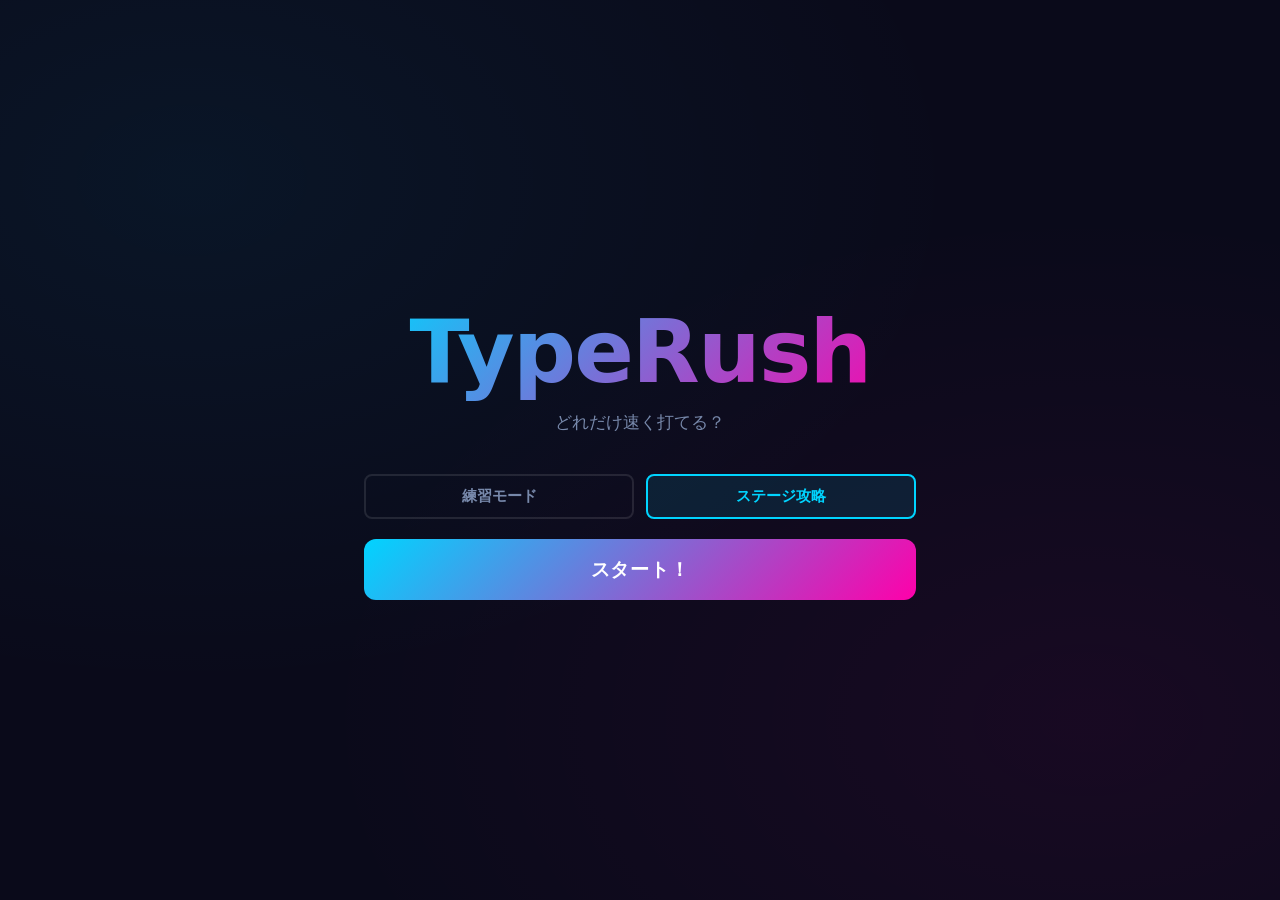
==== index.html @ 15774f52 "first publish version" ====
<!DOCTYPE html>
<html lang="ja">
<head>
  <meta http-equiv="Cache-Control" content="no-cache, no-store, must-revalidate">
  <meta http-equiv="Pragma" content="no-cache">
  <meta http-equiv="Expires" content="0">
  <meta charset="UTF-8">
  <meta name="viewport" content="width=device-width, initial-scale=1.0">
  <title>TypeRush - タイピングゲーム</title>
  <link rel="stylesheet" href="style.css">
</head>
<body>
  <main class="container">

    <!-- スタート画面 -->
    <section id="screen-start" class="screen active">
      <header class="start-header">
        <h1 class="title">TypeRush</h1>
        <p class="subtitle">どれだけ速く打てる？</p>
      </header>

      <div class="gametype-selector">
        <button class="gametype-btn" data-type="normal">練習モード</button>
        <button class="gametype-btn active" data-type="battle">ステージ攻略</button>
      </div>

      <div class="mode-selector" style="display:none">
        <h2 class="mode-label">モードを選択</h2>
        <div class="mode-buttons">
          <button class="mode-btn active" data-mode="rookie">Rookie</button>
          <button class="mode-btn" data-mode="fighter">Fighter</button>
          <button class="mode-btn" data-mode="veteran">Veteran</button>
          <button class="mode-btn" data-mode="elite">Elite</button>
          <button class="mode-btn" data-mode="legend">Legend</button>
        </div>
        <p class="mode-description" id="mode-description">やさしい文でウォームアップ！</p>
      </div>

      <button class="primary-btn" id="start-btn">スタート！</button>
    </section>

    <!-- ゲーム画面 -->
    <section id="screen-game" class="screen">
      <div class="game-header">
        <div class="stat-box" id="score-box">
          <span class="stat-label">SCORE</span>
          <span class="stat-value" id="score-value">0</span>
        </div>
        <div class="stage-indicator" id="stage-indicator" style="display:none">
          STAGE <span id="stage-value">1</span>
          <span class="diff-level-label"> / Lv.<span id="diff-level-value">1</span></span>
        </div>
        <button class="pause-btn" id="pause-btn">II</button>
      </div>

      <div class="hp-area" id="hp-area" style="display:none">
        <div class="hp-row">
          <span class="hp-label">HP</span>
          <div class="hp-bar-wrap"><div class="hp-bar hp-bar-player" id="player-hp-bar"></div></div>
          <span class="hp-value" id="player-hp-value">100</span>
        </div>
      </div>

      <div class="battle-extras" id="battle-extras" style="display:none">
        <div class="combo-row">
          <span class="combo-display" id="combo-display"></span>
        </div>
      </div>

      <div class="enemy-area" id="enemy-area" style="display:none">
        <div id="enemy-emoji">👾</div>
        <div id="enemy-name" class="enemy-name"></div>
      </div>

      <div class="center-content">
        <div class="word-area">
          <p class="current-word-ja" id="current-word-ja"></p>
          <p class="current-word" id="current-word"></p>
        </div>

        <div class="timer-bar-wrap">
          <div class="timer-bar" id="timer-bar"></div>
        </div>


      </div>

      <div class="input-area">
        <input
          type="text"
          id="typing-input"
          class="typing-input"
          inputmode="url"
          autocomplete="off"
          autocorrect="off"
          autocapitalize="off"
          spellcheck="false"
          placeholder="ここに入力..."
        >
      </div>
    </section>

    <!-- ポーズ画面 -->
    <section id="screen-pause" class="screen">
      <div class="pause-content">
        <h2 class="pause-title">一時停止</h2>
        <div class="pause-buttons">
          <button class="primary-btn" id="resume-btn">再開</button>
          <button class="secondary-btn" id="retry-btn">やり直し</button>
          <button class="secondary-btn" id="home-btn">ホームに戻る</button>
        </div>
      </div>
    </section>

    <!-- 結果画面 -->
    <section id="screen-result" class="screen">
      <div class="result-content">
        <h2 class="result-title">ゲーム終了！</h2>
        <div class="final-score">
          <span class="final-score-label">最終スコア</span>
          <span class="final-score-value" id="final-score-value">0</span>
          <span class="final-score-unit">語</span>
        </div>
        <p class="result-message" id="result-message"></p>
        <div class="battle-result" id="battle-result" style="display:none">
          <p class="reached-stage-info" id="reached-stage-info"></p>
          <p class="best-stage-info" id="best-stage-info"></p>
          <p class="battle-hp-summary" id="battle-hp-summary"></p>
        </div>
        <button class="primary-btn" id="restart-btn">もう一度遊ぶ</button>
      </div>
    </section>

  </main>

  <!-- カウントダウンオーバーレイ -->
  <div id="countdown-overlay" style="display:none">
    <span id="countdown-text"></span>
  </div>

  <!-- バトル演出オーバーレイ -->
  <div id="battle-flash"></div>
  <div id="battle-end-overlay" style="display:none">
    <span id="battle-end-text"></span>
  </div>

  <script src="script.js"></script>
</body>
</html>
---- style.css ----
/* ================================
   Reset & Variables
================================ */
*, *::before, *::after {
  box-sizing: border-box;
  margin: 0;
  padding: 0;
}

:root {
  --bg: #0a0a1a;
  --surface: #12122a;
  --primary: #00d4ff;
  --secondary: #ff00aa;
  --accent: #ffcc00;
  --easy: #44ee88;
  --normal: #ffcc00;
  --hard: #ff4466;
  --text: #ffffff;
  --text-dim: #7788aa;
  --font: 'Segoe UI', system-ui, sans-serif;
  --mono: 'Consolas', 'Courier New', monospace;
  --radius: 0.75rem;
}

/* ================================
   Base
================================ */
body {
  background-color: var(--bg);
  background-image:
    radial-gradient(ellipse at 15% 20%, rgba(0, 212, 255, 0.06) 0%, transparent 50%),
    radial-gradient(ellipse at 85% 80%, rgba(255, 0, 170, 0.06) 0%, transparent 50%);
  color: var(--text);
  font-family: var(--font);
  min-height: 100vh;
  display: flex;
  align-items: center;
  justify-content: center;
}

.container {
  width: 100%;
  max-width: 600px;
  padding: 1.5rem;
}

/* ================================
   Screen Transitions
================================ */
.screen {
  display: none;
  animation: fadeIn 0.35s ease;
}

.screen.active {
  display: block;
}

@keyframes fadeIn {
  from { opacity: 0; transform: translateY(12px); }
  to   { opacity: 1; transform: translateY(0); }
}

/* ================================
   Start Screen
================================ */
.start-header {
  text-align: center;
  margin-bottom: 2.5rem;
}

.title {
  font-size: clamp(3rem, 12vw, 5.5rem);
  font-weight: 900;
  letter-spacing: -0.02em;
  background: linear-gradient(135deg, var(--primary), var(--secondary));
  -webkit-background-clip: text;
  -webkit-text-fill-color: transparent;
  background-clip: text;
  animation: titleGlow 3s ease-in-out infinite;
}

@keyframes titleGlow {
  0%, 100% { filter: brightness(1); }
  50%       { filter: brightness(1.25); }
}

.subtitle {
  color: var(--text-dim);
  font-size: 1.05rem;
  margin-top: 0.5rem;
}

/* Game Type Selector */
.gametype-selector {
  display: flex;
  gap: 0.75rem;
  margin-bottom: 1.25rem;
}

.gametype-btn {
  flex: 1;
  padding: 0.65rem 0.5rem;
  background: transparent;
  border: 2px solid rgba(255, 255, 255, 0.1);
  border-radius: 0.5rem;
  color: var(--text-dim);
  font-family: var(--font);
  font-size: 0.95rem;
  font-weight: 700;
  cursor: pointer;
  transition: border-color 0.2s, color 0.2s, background 0.2s;
}

.gametype-btn.active {
  border-color: var(--primary);
  color: var(--primary);
  background: rgba(0, 212, 255, 0.1);
}


/* Mode Selector */
.mode-selector {
  background: var(--surface);
  border: 1px solid rgba(255, 255, 255, 0.07);
  border-radius: var(--radius);
  padding: 1.5rem;
  margin-bottom: 1.75rem;
}

.mode-label {
  font-size: 0.75rem;
  font-weight: 700;
  text-transform: uppercase;
  letter-spacing: 0.12em;
  color: var(--text-dim);
  text-align: center;
  margin-bottom: 1rem;
}

.mode-buttons {
  display: flex;
  flex-wrap: wrap;
  gap: 0.6rem;
  margin-bottom: 1rem;
  justify-content: center;
}

.mode-btn {
  flex: 1;
  padding: 0.7rem 0.5rem;
  background: transparent;
  border: 2px solid rgba(255, 255, 255, 0.1);
  border-radius: 0.5rem;
  color: var(--text-dim);
  font-family: var(--font);
  font-size: 0.95rem;
  font-weight: 700;
  cursor: pointer;
  transition: border-color 0.2s, color 0.2s, background 0.2s, box-shadow 0.2s;
}

.mode-btn:hover {
  border-color: var(--primary);
  color: var(--primary);
}

.mode-btn.active[data-mode="rookie"] {
  border-color: var(--easy);
  color: var(--easy);
  background: rgba(68, 238, 136, 0.1);
  box-shadow: 0 0 14px rgba(68, 238, 136, 0.25);
}

.mode-btn.active[data-mode="fighter"] {
  border-color: var(--primary);
  color: var(--primary);
  background: rgba(0, 212, 255, 0.1);
  box-shadow: 0 0 14px rgba(0, 212, 255, 0.25);
}

.mode-btn.active[data-mode="veteran"] {
  border-color: var(--normal);
  color: var(--normal);
  background: rgba(255, 204, 0, 0.1);
  box-shadow: 0 0 14px rgba(255, 204, 0, 0.25);
}

.mode-btn.active[data-mode="elite"] {
  border-color: var(--secondary);
  color: var(--secondary);
  background: rgba(255, 0, 170, 0.1);
  box-shadow: 0 0 14px rgba(255, 0, 170, 0.25);
}

.mode-btn.active[data-mode="legend"] {
  border-color: var(--hard);
  color: var(--hard);
  background: rgba(255, 68, 102, 0.1);
  box-shadow: 0 0 14px rgba(255, 68, 102, 0.25);
}

.mode-description {
  text-align: center;
  color: var(--text-dim);
  font-size: 0.9rem;
  min-height: 1.3em;
  transition: opacity 0.2s;
}

/* Primary Button (shared by Start and Restart) */
.primary-btn {
  display: block;
  width: 100%;
  padding: 1.1rem;
  background: linear-gradient(135deg, var(--primary), var(--secondary));
  border: none;
  border-radius: var(--radius);
  color: #fff;
  font-family: var(--font);
  font-size: 1.2rem;
  font-weight: 800;
  letter-spacing: 0.04em;
  cursor: pointer;
  transition: transform 0.15s ease, box-shadow 0.15s ease;
}

.primary-btn:hover {
  transform: translateY(-2px);
  box-shadow: 0 10px 28px rgba(0, 212, 255, 0.3);
}

.primary-btn:active {
  transform: translateY(0);
  box-shadow: none;
}

/* ================================
   Game Screen
================================ */

/* タイマーバー（カード底面に一体化） */
.timer-bar-wrap {
  width: 100%;
  height: 6px;
  background: rgba(255, 255, 255, 0.08);
  border-radius: 0 0 1.25rem 1.25rem;
  overflow: hidden;
}

.timer-bar {
  height: 100%;
  width: 100%;
  background: var(--primary);
  border-radius: 0;
  transition: width 0.9s linear;
}

.timer-bar.warning {
  background: var(--hard);
  animation: timerFlash 0.5s ease-in-out infinite alternate;
}

/* ゲーム画面 */
#screen-game.active {
  position: relative;
  min-height: calc(100vh - 3rem);
}

.game-header {
  display: flex;
  justify-content: space-between;
  gap: 1rem;
  margin-bottom: 1.5rem;
  flex-shrink: 0;
}

.pause-btn {
  align-self: center;
  padding: 0.5rem 0.75rem;
  background: transparent;
  border: 2px solid rgba(255, 255, 255, 0.15);
  border-radius: 0.5rem;
  color: var(--text-dim);
  font-size: 1rem;
  font-weight: 900;
  letter-spacing: 0.1em;
  cursor: pointer;
  transition: border-color 0.2s, color 0.2s;
}

.pause-btn:hover {
  border-color: var(--primary);
  color: var(--primary);
}

.stat-box {
  flex: 1;
  display: flex;
  flex-direction: column;
  align-items: center;
  background: var(--surface);
  border: 1px solid rgba(255, 255, 255, 0.07);
  border-radius: var(--radius);
  padding: 0.75rem 1rem;
}

.stat-label {
  font-size: 0.7rem;
  font-weight: 700;
  text-transform: uppercase;
  letter-spacing: 0.14em;
  color: var(--text-dim);
  margin-bottom: 0.2rem;
}

.stat-value {
  font-family: var(--mono);
  font-size: 2.75rem;
  font-weight: 900;
  line-height: 1;
}

@keyframes timerFlash {
  from { opacity: 1; }
  to   { opacity: 0.35; }
}

#score-value {
  color: var(--accent);
}

/* お題エリア（画面の半分より少し上に絶対配置） */
.center-content {
  position: absolute;
  top: 58%;
  left: 0;
  right: 0;
  transform: translateY(-50%);
  display: flex;
  flex-direction: column;
  align-items: center;
  gap: 0;
}

.stage-indicator {
  font-size: 0.85rem;
  font-weight: 900;
  letter-spacing: 0.12em;
  color: var(--primary);
  align-self: center;
  margin-left: auto;
}

/* Word Display — カード型お題エリア */
.word-area {
  display: flex;
  flex-direction: column;
  align-items: center;
  justify-content: center;
  gap: 0.75rem;
  width: 100%;
  background: rgba(12, 12, 30, 0.78);
  border: 1px solid rgba(0, 212, 255, 0.18);
  border-bottom: none;
  border-radius: 1.25rem 1.25rem 0 0;
  padding: 1.5rem 1.5rem 1.25rem;
  box-shadow: 0 6px 36px rgba(0, 0, 0, 0.55), inset 0 1px 0 rgba(255, 255, 255, 0.07);
  backdrop-filter: blur(8px);
}

/* ふりがな（最小） */
.current-word-ja ruby rt {
  font-size: 0.42em;
  color: var(--text-dim);
}

/* 漢字・日本語（最大） */
.current-word-ja {
  font-family: var(--font);
  font-size: clamp(1.6rem, 5vw, 2.4rem);
  font-weight: 700;
  color: var(--text);
  white-space: normal;
  overflow: visible;
  text-overflow: unset;
  max-width: 100%;
  text-align: center;
  line-height: 1.9;
}

/* ローマ字（中くらい） */
.current-word {
  font-family: var(--mono);
  font-size: clamp(1rem, 2.8vw, 1.4rem);
  font-weight: 700;
  letter-spacing: 0.05em;
  color: var(--primary);
  white-space: normal;
  word-break: break-all;
  text-align: center;
  width: 100%;
  border-top: 1px solid rgba(255, 255, 255, 0.07);
  padding-top: 0.6rem;
}

.char-correct { color: var(--easy); }
.char-wrong   { color: var(--hard); }
.char-pending { color: rgba(200, 215, 235, 0.72); }

.current-word.anim-correct {
  animation: correctPop 0.28s ease forwards;
}

.current-word.anim-appear {
  animation: wordAppear 0.22s ease forwards;
}

@keyframes correctPop {
  0%   { transform: scale(1);    color: var(--primary); }
  50%  { transform: scale(1.18); color: var(--easy); }
  100% { transform: scale(1);    color: var(--primary); }
}

@keyframes wordAppear {
  from { opacity: 0; transform: translateY(-8px) scale(0.92); }
  to   { opacity: 1; transform: translateY(0)    scale(1); }
}

/* Typing Input */
.input-area {
  height: 0;
  overflow: hidden;
}

.typing-input {
  display: block;
  width: 100%;
  padding: 1rem 1.25rem;
  background: var(--surface);
  border: 2px solid rgba(255, 255, 255, 0.1);
  border-radius: var(--radius);
  color: var(--text);
  font-family: var(--mono);
  font-size: 1.5rem;
  text-align: center;
  outline: none;
  transition: border-color 0.2s, box-shadow 0.2s;
  ime-mode: inactive; /* 日本語IMEをデフォルト無効化 (非推奨だが主要ブラウザで有効) */
}

.typing-input:focus {
  border-color: var(--primary);
  box-shadow: 0 0 0 3px rgba(0, 212, 255, 0.15);
}

.typing-input.input-error {
  border-color: var(--hard);
  box-shadow: 0 0 0 3px rgba(255, 68, 102, 0.15);
}

.typing-input:disabled {
  opacity: 0.35;
  cursor: not-allowed;
}

/* ================================
   Result Screen
================================ */
.result-content {
  text-align: center;
  padding: 1.5rem 0;
}

.result-title {
  font-size: 2rem;
  font-weight: 900;
  background: linear-gradient(135deg, var(--primary), var(--secondary));
  -webkit-background-clip: text;
  -webkit-text-fill-color: transparent;
  background-clip: text;
  margin-bottom: 2rem;
}

.final-score {
  display: flex;
  flex-direction: column;
  align-items: center;
  margin-bottom: 1.25rem;
}

.final-score-label {
  font-size: 0.78rem;
  font-weight: 700;
  text-transform: uppercase;
  letter-spacing: 0.12em;
  color: var(--text-dim);
  margin-bottom: 0.4rem;
}

.final-score-value {
  font-family: var(--mono);
  font-size: clamp(4rem, 18vw, 6.5rem);
  font-weight: 900;
  color: var(--accent);
  line-height: 1;
  animation: scorePopIn 0.5s cubic-bezier(0.34, 1.56, 0.64, 1);
}

@keyframes scorePopIn {
  from { transform: scale(0.3); opacity: 0; }
  to   { transform: scale(1);   opacity: 1; }
}

.final-score-unit {
  font-size: 1.4rem;
  color: var(--text-dim);
  margin-top: 0.2rem;
}

.result-message {
  font-size: 1.1rem;
  color: var(--text-dim);
  margin-bottom: 2.5rem;
  min-height: 1.5em;
}

/* Result screen の primary-btn は幅を auto に */
#screen-result .primary-btn {
  width: auto;
  display: inline-block;
  padding: 1rem 3rem;
}

/* ================================
   HP Battle
================================ */
.hp-area {
  margin-bottom: 1.25rem;
  display: flex;
  flex-direction: column;
  gap: 0.5rem;
}

.hp-row {
  display: flex;
  align-items: center;
  gap: 0.6rem;
}

.hp-label {
  font-size: 0.75rem;
  font-weight: 700;
  color: var(--text-dim);
  width: 3rem;
  text-align: right;
  flex-shrink: 0;
}

.hp-bar-wrap {
  flex: 1;
  height: 12px;
  background: rgba(255, 255, 255, 0.08);
  border-radius: 6px;
  overflow: hidden;
}

.hp-bar {
  height: 100%;
  border-radius: 6px;
  transition: width 0.2s ease;
}

.hp-bar-player { background: var(--easy); }
.hp-bar-enemy  { background: var(--hard); }

.hp-value {
  font-family: var(--mono);
  font-size: 0.8rem;
  font-weight: 700;
  color: var(--text);
  width: 2.2rem;
  text-align: right;
  flex-shrink: 0;
}

.battle-result {
  margin-bottom: 1.5rem;
}

.reached-stage-info {
  font-size: 1.6rem;
  font-weight: 900;
  color: var(--accent);
  margin-bottom: 0.3rem;
}

.best-stage-info {
  font-size: 0.9rem;
  color: var(--text-dim);
  margin-bottom: 0.4rem;
}

.battle-hp-summary {
  font-size: 0.9rem;
  color: var(--text-dim);
}

/* Combo Display */
.battle-extras {
  margin-bottom: 0.75rem;
  display: flex;
  flex-direction: column;
  gap: 0.4rem;
}

.combo-row {
  text-align: center;
  min-height: 1.4rem;
}

.combo-display {
  font-family: var(--mono);
  font-size: 1rem;
  font-weight: 900;
  color: var(--accent);
  letter-spacing: 0.05em;
}



/* Enemy Character */
.enemy-area {
  text-align: center;
  margin-bottom: 0.5rem;
}

#enemy-emoji {
  font-size: 5rem;
  line-height: 1;
}

.enemy-name {
  font-size: 0.85rem;
  font-weight: 700;
  color: var(--text-dim);
  margin-top: 0.2rem;
}

.enemy-area.anim-enemy-hit {
  animation: enemyShake 0.35s ease;
}

@keyframes enemyShake {
  0%,100% { transform: translateX(0) rotate(0deg); }
  20%      { transform: translateX(-12px) rotate(-6deg); }
  40%      { transform: translateX(12px) rotate(6deg); }
  60%      { transform: translateX(-8px) rotate(-3deg); }
  80%      { transform: translateX(8px) rotate(3deg); }
}

/* Miss Flash */
#battle-flash {
  position: fixed;
  inset: 0;
  background: transparent;
  pointer-events: none;
  z-index: 100;
}

#battle-flash.anim-flash {
  animation: flashRed 0.4s ease forwards;
}

@keyframes flashRed {
  0%   { background: rgba(255, 68, 102, 0.35); }
  100% { background: rgba(255, 68, 102, 0); }
}

/* Battle End Overlay */
#battle-end-overlay {
  position: fixed;
  inset: 0;
  display: flex;
  align-items: center;
  justify-content: center;
  background: rgba(10, 10, 26, 0.82);
  z-index: 200;
}

#battle-end-text {
  font-family: var(--font);
  font-size: clamp(3rem, 15vw, 6rem);
  font-weight: 900;
  animation: endPopIn 0.5s cubic-bezier(0.34, 1.56, 0.64, 1);
}

@keyframes endPopIn {
  from { transform: scale(0.3); opacity: 0; }
  to   { transform: scale(1);   opacity: 1; }
}

/* ================================
   Pause Screen
================================ */
.pause-content {
  text-align: center;
  padding: 2rem 0;
}

.pause-title {
  font-size: 2rem;
  font-weight: 900;
  color: var(--text);
  margin-bottom: 2.5rem;
}

.pause-buttons {
  display: flex;
  flex-direction: column;
  gap: 1rem;
}

.secondary-btn {
  display: block;
  width: 100%;
  padding: 1rem;
  background: var(--surface);
  border: 2px solid rgba(255, 255, 255, 0.1);
  border-radius: var(--radius);
  color: var(--text);
  font-family: var(--font);
  font-size: 1.1rem;
  font-weight: 700;
  cursor: pointer;
  transition: border-color 0.2s, color 0.2s;
}

.secondary-btn:hover {
  border-color: var(--primary);
  color: var(--primary);
}

/* ================================
   Countdown Overlay
================================ */
#countdown-overlay {
  position: fixed;
  inset: 0;
  align-items: center;
  justify-content: center;
  background: rgba(10, 10, 26, 0.78);
  z-index: 300;
}

#countdown-text {
  font-family: var(--font);
  font-size: clamp(4rem, 20vw, 8rem);
  font-weight: 900;
  color: var(--text);
  text-shadow: 0 0 40px rgba(0, 212, 255, 0.6);
}

#countdown-text.start {
  color: var(--easy);
  text-shadow: 0 0 40px rgba(68, 238, 136, 0.7);
}

@keyframes countdownPopKf {
  0%   { transform: scale(2); opacity: 0; }
  60%  { transform: scale(0.9); opacity: 1; }
  100% { transform: scale(1);  opacity: 1; }
}

.anim-countdown {
  animation: countdownPopKf 0.45s cubic-bezier(0.34, 1.56, 0.64, 1) forwards;
}


/* ================================
   Responsive
================================ */
@media (max-width: 480px) {
  .container {
    padding: 1rem;
  }

  .mode-buttons {
    flex-direction: column;
  }

  .stat-value {
    font-size: 2.1rem;
  }

  .typing-input {
    font-size: 1.25rem;
  }
}
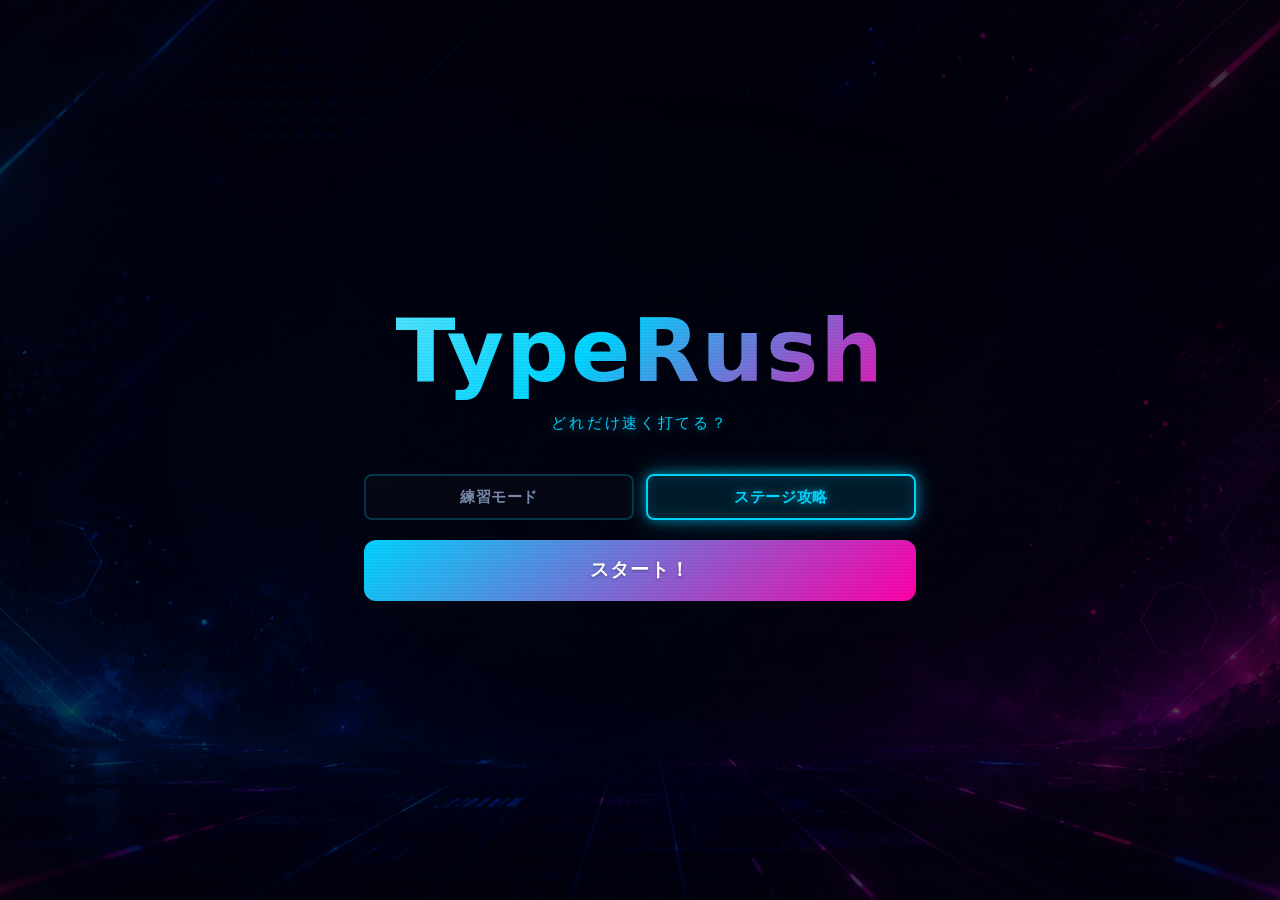
==== commit 78d7b905: "better" ====
--- a/index.html
+++ b/index.html
@@ -50,12 +50,18 @@
           STAGE <span id="stage-value">1</span>
           <span class="diff-level-label"> / Lv.<span id="diff-level-value">1</span></span>
         </div>
+        <button class="sound-btn" id="sound-btn">🔊</button>
         <button class="pause-btn" id="pause-btn">II</button>
       </div>
 
       <div class="hp-area" id="hp-area" style="display:none">
         <div class="hp-row">
-          <span class="hp-label">HP</span>
+          <span class="hp-label">敵</span>
+          <div class="hp-bar-wrap"><div class="hp-bar hp-bar-enemy" id="enemy-hp-bar"></div></div>
+          <span class="hp-value" id="enemy-hp-value">100</span>
+        </div>
+        <div class="hp-row">
+          <span class="hp-label">自分</span>
           <div class="hp-bar-wrap"><div class="hp-bar hp-bar-player" id="player-hp-bar"></div></div>
           <span class="hp-value" id="player-hp-value">100</span>
         </div>
@@ -121,7 +127,9 @@
           <span class="final-score-value" id="final-score-value">0</span>
           <span class="final-score-unit">語</span>
         </div>
+        <div class="result-stats" id="result-stats"></div>
         <p class="result-message" id="result-message"></p>
+        <p class="best-score-info" id="best-score-info"></p>
         <div class="battle-result" id="battle-result" style="display:none">
           <p class="reached-stage-info" id="reached-stage-info"></p>
           <p class="best-stage-info" id="best-stage-info"></p>
@@ -144,6 +152,9 @@
     <span id="battle-end-text"></span>
   </div>
 
+  <!-- データ定義は script.js より先に読み込む（順序を変えないこと） -->
+  <script src="words.js"></script>
+  <script src="enemies.js"></script>
   <script src="script.js"></script>
 </body>
 </html>
--- a/style.css
+++ b/style.css
@@ -21,6 +21,10 @@
   --font: 'Segoe UI', system-ui, sans-serif;
   --mono: 'Consolas', 'Courier New', monospace;
   --radius: 0.75rem;
+  /* ネオン発光（アーケード調）— box-shadow / text-shadow で使い回す */
+  --glow-cyan: 0 0 12px rgba(0, 212, 255, 0.55), 0 0 28px rgba(0, 212, 255, 0.30);
+  --glow-pink: 0 0 12px rgba(255, 0, 170, 0.55), 0 0 28px rgba(255, 0, 170, 0.30);
+  --glow-gold: 0 0 12px rgba(255, 204, 0, 0.55), 0 0 26px rgba(255, 204, 0, 0.30);
 }
 
 /* ================================
@@ -28,21 +32,51 @@
 ================================ */
 body {
   background-color: var(--bg);
-  background-image:
-    radial-gradient(ellipse at 15% 20%, rgba(0, 212, 255, 0.06) 0%, transparent 50%),
-    radial-gradient(ellipse at 85% 80%, rgba(255, 0, 170, 0.06) 0%, transparent 50%);
+  background-image: url('assets/background.png');
+  background-size: cover;
+  background-position: center;
+  background-attachment: fixed;
   color: var(--text);
   font-family: var(--font);
   min-height: 100vh;
   display: flex;
   align-items: center;
   justify-content: center;
+}
+
+body::before {
+  content: '';
+  position: fixed;
+  inset: 0;
+  background: rgba(0, 0, 0, 0.58);
+  pointer-events: none;
+  z-index: 0;
+}
+
+/* アーケードCRT: 横スキャンライン + 周辺減光（ビネット）。クリックは透過 */
+body::after {
+  content: '';
+  position: fixed;
+  inset: 0;
+  pointer-events: none;
+  z-index: 2;
+  background:
+    repeating-linear-gradient(
+      to bottom,
+      rgba(0, 0, 0, 0)    0px,
+      rgba(0, 0, 0, 0)    2px,
+      rgba(0, 0, 0, 0.10) 3px
+    ),
+    radial-gradient(ellipse at center, rgba(0, 0, 0, 0) 52%, rgba(3, 3, 14, 0.55) 100%);
+  background-size: 100% 3px, 100% 100%;
 }
 
 .container {
   width: 100%;
   max-width: 600px;
   padding: 1.5rem;
+  position: relative;
+  z-index: 1;
 }
 
 /* ================================
@@ -73,23 +107,32 @@
 .title {
   font-size: clamp(3rem, 12vw, 5.5rem);
   font-weight: 900;
-  letter-spacing: -0.02em;
-  background: linear-gradient(135deg, var(--primary), var(--secondary));
+  letter-spacing: 0.02em;
+  background: linear-gradient(135deg, #5fe6ff, var(--primary) 42%, var(--secondary));
   -webkit-background-clip: text;
   -webkit-text-fill-color: transparent;
   background-clip: text;
-  animation: titleGlow 3s ease-in-out infinite;
+  animation: titleGlow 2.6s ease-in-out infinite;
 }
 
 @keyframes titleGlow {
-  0%, 100% { filter: brightness(1); }
-  50%       { filter: brightness(1.25); }
+  0%, 100% {
+    filter: drop-shadow(0 0 14px rgba(0, 212, 255, 0.45))
+            drop-shadow(0 0 26px rgba(255, 0, 170, 0.30));
+  }
+  50% {
+    filter: drop-shadow(0 0 26px rgba(0, 212, 255, 0.75))
+            drop-shadow(0 0 46px rgba(255, 0, 170, 0.55))
+            brightness(1.12);
+  }
 }
 
 .subtitle {
-  color: var(--text-dim);
-  font-size: 1.05rem;
-  margin-top: 0.5rem;
+  color: var(--primary);
+  font-size: 0.95rem;
+  margin-top: 0.7rem;
+  letter-spacing: 0.18em;
+  text-shadow: var(--glow-cyan);
 }
 
 /* Game Type Selector */
@@ -102,31 +145,42 @@
 .gametype-btn {
   flex: 1;
   padding: 0.65rem 0.5rem;
-  background: transparent;
-  border: 2px solid rgba(255, 255, 255, 0.1);
+  background: rgba(255, 255, 255, 0.02);
+  border: 2px solid rgba(0, 212, 255, 0.22);
   border-radius: 0.5rem;
   color: var(--text-dim);
   font-family: var(--font);
   font-size: 0.95rem;
   font-weight: 700;
+  letter-spacing: 0.04em;
   cursor: pointer;
-  transition: border-color 0.2s, color 0.2s, background 0.2s;
+  transition: border-color 0.2s, color 0.2s, background 0.2s, box-shadow 0.2s, text-shadow 0.2s;
+}
+
+.gametype-btn:hover {
+  color: var(--text);
+  border-color: var(--primary);
+  box-shadow: var(--glow-cyan);
 }
 
 .gametype-btn.active {
   border-color: var(--primary);
   color: var(--primary);
-  background: rgba(0, 212, 255, 0.1);
+  background: rgba(0, 212, 255, 0.12);
+  box-shadow: var(--glow-cyan), inset 0 0 14px rgba(0, 212, 255, 0.15);
+  text-shadow: 0 0 8px rgba(0, 212, 255, 0.7);
 }
 
 
 /* Mode Selector */
 .mode-selector {
-  background: var(--surface);
-  border: 1px solid rgba(255, 255, 255, 0.07);
+  background: rgba(18, 18, 42, 0.6);
+  border: 1px solid rgba(0, 212, 255, 0.18);
   border-radius: var(--radius);
   padding: 1.5rem;
   margin-bottom: 1.75rem;
+  box-shadow: inset 0 0 20px rgba(0, 212, 255, 0.06);
+  backdrop-filter: blur(4px);
 }
 
 .mode-label {
@@ -164,41 +218,47 @@
 .mode-btn:hover {
   border-color: var(--primary);
   color: var(--primary);
+  box-shadow: var(--glow-cyan);
 }
 
 .mode-btn.active[data-mode="rookie"] {
   border-color: var(--easy);
   color: var(--easy);
-  background: rgba(68, 238, 136, 0.1);
-  box-shadow: 0 0 14px rgba(68, 238, 136, 0.25);
+  background: rgba(68, 238, 136, 0.12);
+  box-shadow: 0 0 18px rgba(68, 238, 136, 0.55), inset 0 0 12px rgba(68, 238, 136, 0.15);
+  text-shadow: 0 0 8px rgba(68, 238, 136, 0.7);
 }
 
 .mode-btn.active[data-mode="fighter"] {
   border-color: var(--primary);
   color: var(--primary);
-  background: rgba(0, 212, 255, 0.1);
-  box-shadow: 0 0 14px rgba(0, 212, 255, 0.25);
+  background: rgba(0, 212, 255, 0.12);
+  box-shadow: 0 0 18px rgba(0, 212, 255, 0.55), inset 0 0 12px rgba(0, 212, 255, 0.15);
+  text-shadow: 0 0 8px rgba(0, 212, 255, 0.7);
 }
 
 .mode-btn.active[data-mode="veteran"] {
   border-color: var(--normal);
   color: var(--normal);
-  background: rgba(255, 204, 0, 0.1);
-  box-shadow: 0 0 14px rgba(255, 204, 0, 0.25);
+  background: rgba(255, 204, 0, 0.12);
+  box-shadow: 0 0 18px rgba(255, 204, 0, 0.55), inset 0 0 12px rgba(255, 204, 0, 0.15);
+  text-shadow: 0 0 8px rgba(255, 204, 0, 0.7);
 }
 
 .mode-btn.active[data-mode="elite"] {
   border-color: var(--secondary);
   color: var(--secondary);
-  background: rgba(255, 0, 170, 0.1);
-  box-shadow: 0 0 14px rgba(255, 0, 170, 0.25);
+  background: rgba(255, 0, 170, 0.12);
+  box-shadow: 0 0 18px rgba(255, 0, 170, 0.55), inset 0 0 12px rgba(255, 0, 170, 0.15);
+  text-shadow: 0 0 8px rgba(255, 0, 170, 0.7);
 }
 
 .mode-btn.active[data-mode="legend"] {
   border-color: var(--hard);
   color: var(--hard);
-  background: rgba(255, 68, 102, 0.1);
-  box-shadow: 0 0 14px rgba(255, 68, 102, 0.25);
+  background: rgba(255, 68, 102, 0.12);
+  box-shadow: 0 0 18px rgba(255, 68, 102, 0.55), inset 0 0 12px rgba(255, 68, 102, 0.15);
+  text-shadow: 0 0 8px rgba(255, 68, 102, 0.7);
 }
 
 .mode-description {
@@ -221,19 +281,28 @@
   font-family: var(--font);
   font-size: 1.2rem;
   font-weight: 800;
-  letter-spacing: 0.04em;
+  letter-spacing: 0.06em;
+  text-shadow: 0 1px 3px rgba(0, 0, 0, 0.35);
   cursor: pointer;
   transition: transform 0.15s ease, box-shadow 0.15s ease;
+  animation: btnPulse 2.2s ease-in-out infinite;
+}
+
+@keyframes btnPulse {
+  0%, 100% { box-shadow: 0 0 18px rgba(0, 212, 255, 0.35), 0 0 38px rgba(255, 0, 170, 0.22); }
+  50%      { box-shadow: 0 0 30px rgba(0, 212, 255, 0.6),  0 0 64px rgba(255, 0, 170, 0.42); }
 }
 
 .primary-btn:hover {
-  transform: translateY(-2px);
-  box-shadow: 0 10px 28px rgba(0, 212, 255, 0.3);
+  transform: translateY(-2px) scale(1.012);
+  box-shadow: 0 0 34px rgba(0, 212, 255, 0.7), 0 0 70px rgba(255, 0, 170, 0.45);
+  animation: none;
 }
 
 .primary-btn:active {
-  transform: translateY(0);
-  box-shadow: none;
+  transform: translateY(0) scale(0.995);
+  box-shadow: 0 0 16px rgba(0, 212, 255, 0.45);
+  animation: none;
 }
 
 /* ================================
@@ -243,8 +312,8 @@
 /* タイマーバー（カード底面に一体化） */
 .timer-bar-wrap {
   width: 100%;
-  height: 6px;
-  background: rgba(255, 255, 255, 0.08);
+  height: 8px;
+  background: rgba(0, 0, 0, 0.4);
   border-radius: 0 0 1.25rem 1.25rem;
   overflow: hidden;
 }
@@ -254,11 +323,14 @@
   width: 100%;
   background: var(--primary);
   border-radius: 0;
-  transition: width 0.9s linear;
+  box-shadow: inset 0 1px 0 rgba(255, 255, 255, 0.4), inset 0 -2px 4px rgba(0, 0, 0, 0.25);
 }
 
 .timer-bar.warning {
   background: var(--hard);
+}
+
+.timer-bar-wrap:has(.timer-bar.warning) {
   animation: timerFlash 0.5s ease-in-out infinite alternate;
 }
 
@@ -275,6 +347,22 @@
   margin-bottom: 1.5rem;
   flex-shrink: 0;
 }
+
+.sound-btn {
+  align-self: center;
+  padding: 0.4rem 0.6rem;
+  background: transparent;
+  border: 2px solid rgba(255, 255, 255, 0.15);
+  border-radius: 0.5rem;
+  font-size: 1.1rem;
+  line-height: 1;
+  cursor: pointer;
+  transition: border-color 0.2s, opacity 0.2s;
+  opacity: 0.6;
+}
+
+.sound-btn:hover { border-color: var(--primary); opacity: 1; box-shadow: var(--glow-cyan); }
+.sound-btn.muted  { opacity: 0.35; }
 
 .pause-btn {
   align-self: center;
@@ -293,6 +381,7 @@
 .pause-btn:hover {
   border-color: var(--primary);
   color: var(--primary);
+  box-shadow: var(--glow-cyan);
 }
 
 .stat-box {
@@ -300,10 +389,11 @@
   display: flex;
   flex-direction: column;
   align-items: center;
-  background: var(--surface);
-  border: 1px solid rgba(255, 255, 255, 0.07);
+  background: rgba(18, 18, 42, 0.6);
+  border: 1px solid rgba(0, 212, 255, 0.2);
   border-radius: var(--radius);
   padding: 0.75rem 1rem;
+  box-shadow: inset 0 0 16px rgba(0, 212, 255, 0.06);
 }
 
 .stat-label {
@@ -329,12 +419,13 @@
 
 #score-value {
   color: var(--accent);
-}
-
-/* お題エリア（画面の半分より少し上に絶対配置） */
+  text-shadow: var(--glow-gold);
+}
+
+/* お題エリア（画面下寄りに絶対配置） */
 .center-content {
   position: absolute;
-  top: 58%;
+  top: 70%;
   left: 0;
   right: 0;
   transform: translateY(-50%);
@@ -351,6 +442,12 @@
   color: var(--primary);
   align-self: center;
   margin-left: auto;
+  padding: 0.35rem 0.75rem;
+  border: 1.5px solid rgba(0, 212, 255, 0.4);
+  border-radius: 0.5rem;
+  background: rgba(0, 212, 255, 0.08);
+  box-shadow: var(--glow-cyan), inset 0 0 10px rgba(0, 212, 255, 0.1);
+  text-shadow: 0 0 8px rgba(0, 212, 255, 0.7);
 }
 
 /* Word Display — カード型お題エリア */
@@ -362,12 +459,24 @@
   gap: 0.75rem;
   width: 100%;
   background: rgba(12, 12, 30, 0.78);
-  border: 1px solid rgba(0, 212, 255, 0.18);
+  border: 1.5px solid rgba(0, 212, 255, 0.4);
   border-bottom: none;
   border-radius: 1.25rem 1.25rem 0 0;
   padding: 1.5rem 1.5rem 1.25rem;
-  box-shadow: 0 6px 36px rgba(0, 0, 0, 0.55), inset 0 1px 0 rgba(255, 255, 255, 0.07);
+  box-shadow: 0 6px 36px rgba(0, 0, 0, 0.55), 0 0 24px rgba(0, 212, 255, 0.18), inset 0 1px 0 rgba(255, 255, 255, 0.1);
   backdrop-filter: blur(8px);
+  animation: cardGlow 2.8s ease-in-out infinite;
+}
+
+@keyframes cardGlow {
+  0%, 100% {
+    border-color: rgba(0, 212, 255, 0.32);
+    box-shadow: 0 6px 36px rgba(0, 0, 0, 0.55), 0 0 20px rgba(0, 212, 255, 0.14), inset 0 1px 0 rgba(255, 255, 255, 0.1);
+  }
+  50% {
+    border-color: rgba(0, 212, 255, 0.6);
+    box-shadow: 0 6px 36px rgba(0, 0, 0, 0.55), 0 0 36px rgba(0, 212, 255, 0.36), inset 0 1px 0 rgba(255, 255, 255, 0.12);
+  }
 }
 
 /* ふりがな（最小） */
@@ -388,6 +497,7 @@
   max-width: 100%;
   text-align: center;
   line-height: 1.9;
+  text-shadow: 0 2px 12px rgba(0, 0, 0, 0.5);
 }
 
 /* ローマ字（中くらい） */
@@ -403,11 +513,12 @@
   width: 100%;
   border-top: 1px solid rgba(255, 255, 255, 0.07);
   padding-top: 0.6rem;
-}
-
-.char-correct { color: var(--easy); }
-.char-wrong   { color: var(--hard); }
-.char-pending { color: rgba(200, 215, 235, 0.72); }
+  text-shadow: 0 0 8px rgba(0, 212, 255, 0.35);
+}
+
+.char-correct { color: var(--easy); text-shadow: 0 0 10px rgba(68, 238, 136, 0.85); }
+.char-wrong   { color: var(--hard); text-shadow: 0 0 10px rgba(255, 68, 102, 0.9); }
+.char-pending { color: rgba(200, 215, 235, 0.78); }
 
 .current-word.anim-correct {
   animation: correctPop 0.28s ease forwards;
@@ -418,9 +529,9 @@
 }
 
 @keyframes correctPop {
-  0%   { transform: scale(1);    color: var(--primary); }
-  50%  { transform: scale(1.18); color: var(--easy); }
-  100% { transform: scale(1);    color: var(--primary); }
+  0%   { transform: scale(1);    color: var(--easy); text-shadow: 0 0 10px rgba(68, 238, 136, 0.6); }
+  45%  { transform: scale(1.22); color: #b6ffd2; text-shadow: 0 0 22px rgba(68, 238, 136, 1), 0 0 42px rgba(68, 238, 136, 0.7); }
+  100% { transform: scale(1);    color: var(--easy); text-shadow: 0 0 10px rgba(68, 238, 136, 0.6); }
 }
 
 @keyframes wordAppear {
@@ -476,11 +587,12 @@
 .result-title {
   font-size: 2rem;
   font-weight: 900;
-  background: linear-gradient(135deg, var(--primary), var(--secondary));
+  background: linear-gradient(135deg, #5fe6ff, var(--primary) 42%, var(--secondary));
   -webkit-background-clip: text;
   -webkit-text-fill-color: transparent;
   background-clip: text;
   margin-bottom: 2rem;
+  filter: drop-shadow(0 0 16px rgba(0, 212, 255, 0.5)) drop-shadow(0 0 30px rgba(255, 0, 170, 0.35));
 }
 
 .final-score {
@@ -505,6 +617,7 @@
   font-weight: 900;
   color: var(--accent);
   line-height: 1;
+  text-shadow: var(--glow-gold), 0 0 52px rgba(255, 204, 0, 0.4);
   animation: scorePopIn 0.5s cubic-bezier(0.34, 1.56, 0.64, 1);
 }
 
@@ -522,8 +635,34 @@
 .result-message {
   font-size: 1.1rem;
   color: var(--text-dim);
-  margin-bottom: 2.5rem;
+  margin-bottom: 0.5rem;
   min-height: 1.5em;
+}
+
+.best-score-info {
+  font-size: 1rem;
+  color: var(--accent);
+  margin-bottom: 2rem;
+  min-height: 1.5em;
+  text-shadow: var(--glow-gold);
+}
+
+.result-stats {
+  display: flex;
+  gap: 1rem;
+  justify-content: center;
+  flex-wrap: wrap;
+  margin-bottom: 1rem;
+}
+
+.stat-pill {
+  background: rgba(0, 212, 255, 0.06);
+  border: 1px solid rgba(0, 212, 255, 0.3);
+  border-radius: 2rem;
+  padding: 0.35rem 1rem;
+  font-size: 0.95rem;
+  color: var(--text);
+  box-shadow: inset 0 0 12px rgba(0, 212, 255, 0.08), 0 0 10px rgba(0, 212, 255, 0.15);
 }
 
 /* Result screen の primary-btn は幅を auto に */
@@ -560,29 +699,52 @@
 
 .hp-bar-wrap {
   flex: 1;
-  height: 12px;
-  background: rgba(255, 255, 255, 0.08);
-  border-radius: 6px;
+  height: 14px;
+  background: rgba(0, 0, 0, 0.45);
+  border: 1px solid rgba(255, 255, 255, 0.12);
+  border-radius: 7px;
   overflow: hidden;
-}
+  position: relative;
+}
+
+/* セグメント風の区切り線（アーケードのパワーバー調）。バーの上に重ねる */
+.hp-bar-wrap::after {
+  content: '';
+  position: absolute;
+  inset: 0;
+  pointer-events: none;
+  background: repeating-linear-gradient(
+    to right,
+    rgba(0, 0, 0, 0)    0,
+    rgba(0, 0, 0, 0)    9px,
+    rgba(0, 0, 0, 0.45) 9px,
+    rgba(0, 0, 0, 0.45) 11px
+  );
+}
+
+/* バーの色に応じた外側グロー（:has で wrap 側に出す。overflow:hidden でも自身の影は出る） */
+.hp-bar-wrap:has(.hp-bar-player) { box-shadow: 0 0 10px rgba(68, 238, 136, 0.45); }
+.hp-bar-wrap:has(.hp-bar-enemy)  { box-shadow: 0 0 10px rgba(255, 68, 102, 0.45); }
 
 .hp-bar {
   height: 100%;
   border-radius: 6px;
   transition: width 0.2s ease;
-}
-
-.hp-bar-player { background: var(--easy); }
-.hp-bar-enemy  { background: var(--hard); }
+  box-shadow: inset 0 1px 0 rgba(255, 255, 255, 0.45), inset 0 -3px 5px rgba(0, 0, 0, 0.25);
+}
+
+.hp-bar-player { background: linear-gradient(180deg, #7dffb5, var(--easy) 55%, #28b863); }
+.hp-bar-enemy  { background: linear-gradient(180deg, #ff8298, var(--hard) 55%, #d22748); }
 
 .hp-value {
   font-family: var(--mono);
-  font-size: 0.8rem;
+  font-size: 0.85rem;
   font-weight: 700;
   color: var(--text);
   width: 2.2rem;
   text-align: right;
   flex-shrink: 0;
+  text-shadow: 0 0 6px rgba(255, 255, 255, 0.3);
 }
 
 .battle-result {
@@ -594,6 +756,7 @@
   font-weight: 900;
   color: var(--accent);
   margin-bottom: 0.3rem;
+  text-shadow: var(--glow-gold);
 }
 
 .best-stage-info {
@@ -622,10 +785,35 @@
 
 .combo-display {
   font-family: var(--mono);
-  font-size: 1rem;
+  font-size: 1.1rem;
   font-weight: 900;
   color: var(--accent);
   letter-spacing: 0.05em;
+  display: inline-block;
+  text-shadow: var(--glow-gold);
+}
+
+.combo-display.anim-combo-pop {
+  animation: comboPop 0.3s ease;
+}
+
+@keyframes comboPop {
+  0%   { transform: scale(1); }
+  40%  { transform: scale(1.45); }
+  100% { transform: scale(1); }
+}
+
+/* コンボ昇格（5連=ホット / 10連=ブレイズ） */
+.combo-display.combo-hot {
+  color: #ff8a00;
+  text-shadow: 0 0 14px rgba(255, 138, 0, 0.9);
+  font-size: 1.3rem;
+}
+
+.combo-display.combo-blaze {
+  color: #ff3355;
+  text-shadow: 0 0 18px rgba(255, 51, 85, 1), 0 0 34px rgba(255, 51, 85, 0.6);
+  font-size: 1.5rem;
 }
 
 
@@ -658,6 +846,30 @@
   40%      { transform: translateX(12px) rotate(6deg); }
   60%      { transform: translateX(-8px) rotate(-3deg); }
   80%      { transform: translateX(8px) rotate(3deg); }
+}
+
+.enemy-area.anim-enemy-defeat {
+  animation: enemyDefeat 0.85s ease-out forwards;
+}
+
+@keyframes enemyDefeat {
+  0%   { transform: translateX(0);    opacity: 1; }
+  15%  { transform: translateX(-10px); opacity: 1; }
+  30%  { transform: translateX(10px);  opacity: 1; }
+  45%  { transform: translateX(-8px);  opacity: 0.75; }
+  60%  { transform: translateX(6px);   opacity: 0.5; }
+  80%  { transform: translateX(-4px);  opacity: 0.2; }
+  100% { transform: translateX(0);    opacity: 0; }
+}
+
+.enemy-area.anim-enemy-appear {
+  animation: enemyAppear 0.55s ease-out forwards;
+}
+
+@keyframes enemyAppear {
+  0%   { opacity: 0; transform: translateY(-18px); }
+  60%  { opacity: 1; transform: translateY(4px); }
+  100% { opacity: 1; transform: translateY(0); }
 }
 
 /* Miss Flash */
@@ -678,6 +890,74 @@
   100% { background: rgba(255, 68, 102, 0); }
 }
 
+/* HP増減のフロート数字 */
+.float-text {
+  position: fixed;
+  transform: translate(-50%, 0);
+  font-family: var(--mono);
+  font-size: 1.6rem;
+  font-weight: 900;
+  pointer-events: none;
+  z-index: 150;
+  text-shadow: 0 2px 6px rgba(0, 0, 0, 0.6);
+  animation: floatUp 0.8s ease-out forwards;
+}
+
+.float-damage { color: var(--hard); }
+.float-heal   { color: var(--easy); }
+.float-hit    { color: var(--accent); font-size: 1.9rem; }
+
+@keyframes floatUp {
+  0%   { opacity: 0; transform: translate(-50%, 0)     scale(0.6); }
+  20%  { opacity: 1; transform: translate(-50%, -10px) scale(1.15); }
+  100% { opacity: 0; transform: translate(-50%, -52px) scale(1); }
+}
+
+/* ヒット粒子（spawnParticles が生成） */
+.particle {
+  position: fixed;
+  border-radius: 50%;
+  pointer-events: none;
+  z-index: 140;
+  transform: translate(-50%, -50%);
+  box-shadow: 0 0 8px currentColor;
+  animation: particleFly 0.6s ease-out forwards;
+}
+
+@keyframes particleFly {
+  0%   { opacity: 1; transform: translate(-50%, -50%) translate(0, 0) scale(1); }
+  100% { opacity: 0; transform: translate(-50%, -50%) translate(var(--dx), var(--dy)) scale(0.3); }
+}
+
+/* 画面シェイク（screenShake が .container に付与） */
+.shake-light { animation: shakeLight 0.18s ease; }
+.shake-mid   { animation: shakeMid   0.30s ease; }
+.shake-hard  { animation: shakeHard  0.50s ease; }
+
+@keyframes shakeLight {
+  0%, 100% { transform: translate(0, 0); }
+  30%      { transform: translate(-3px, 1px); }
+  60%      { transform: translate(3px, -1px); }
+  85%      { transform: translate(-2px, 1px); }
+}
+
+@keyframes shakeMid {
+  0%, 100% { transform: translate(0, 0); }
+  15%      { transform: translate(-6px, 2px); }
+  35%      { transform: translate(6px, -2px); }
+  55%      { transform: translate(-5px, 2px); }
+  75%      { transform: translate(4px, -1px); }
+}
+
+@keyframes shakeHard {
+  0%, 100% { transform: translate(0, 0) rotate(0); }
+  12%      { transform: translate(-10px, 3px) rotate(-0.5deg); }
+  28%      { transform: translate(10px, -3px) rotate(0.5deg); }
+  44%      { transform: translate(-8px, 2px) rotate(-0.4deg); }
+  60%      { transform: translate(8px, -2px) rotate(0.4deg); }
+  78%      { transform: translate(-4px, 1px); }
+}
+
 /* Battle End Overlay */
 #battle-end-overlay {
   position: fixed;
@@ -685,7 +965,8 @@
   display: flex;
   align-items: center;
   justify-content: center;
-  background: rgba(10, 10, 26, 0.82);
+  background: rgba(8, 8, 20, 0.86);
+  backdrop-filter: blur(3px);
   z-index: 200;
 }
 
@@ -693,6 +974,8 @@
   font-family: var(--font);
   font-size: clamp(3rem, 15vw, 6rem);
   font-weight: 900;
+  letter-spacing: 0.04em;
+  text-shadow: 0 0 24px currentColor, 0 0 52px currentColor;
   animation: endPopIn 0.5s cubic-bezier(0.34, 1.56, 0.64, 1);
 }
 
@@ -714,6 +997,8 @@
   font-weight: 900;
   color: var(--text);
   margin-bottom: 2.5rem;
+  letter-spacing: 0.08em;
+  text-shadow: 0 0 18px rgba(0, 212, 255, 0.5);
 }
 
 .pause-buttons {
@@ -726,20 +1011,21 @@
   display: block;
   width: 100%;
   padding: 1rem;
-  background: var(--surface);
-  border: 2px solid rgba(255, 255, 255, 0.1);
+  background: rgba(18, 18, 42, 0.6);
+  border: 2px solid rgba(0, 212, 255, 0.22);
   border-radius: var(--radius);
   color: var(--text);
   font-family: var(--font);
   font-size: 1.1rem;
   font-weight: 700;
   cursor: pointer;
-  transition: border-color 0.2s, color 0.2s;
+  transition: border-color 0.2s, color 0.2s, box-shadow 0.2s;
 }
 
 .secondary-btn:hover {
   border-color: var(--primary);
   color: var(--primary);
+  box-shadow: var(--glow-cyan);
 }
 
 /* ================================
@@ -750,7 +1036,8 @@
   inset: 0;
   align-items: center;
   justify-content: center;
-  background: rgba(10, 10, 26, 0.78);
+  background: rgba(10, 10, 26, 0.72);
+  backdrop-filter: blur(3px);
   z-index: 300;
 }
 
@@ -759,12 +1046,12 @@
   font-size: clamp(4rem, 20vw, 8rem);
   font-weight: 900;
   color: var(--text);
-  text-shadow: 0 0 40px rgba(0, 212, 255, 0.6);
+  text-shadow: 0 0 28px rgba(0, 212, 255, 0.85), 0 0 56px rgba(0, 212, 255, 0.5);
 }
 
 #countdown-text.start {
   color: var(--easy);
-  text-shadow: 0 0 40px rgba(68, 238, 136, 0.7);
+  text-shadow: 0 0 30px rgba(68, 238, 136, 0.95), 0 0 64px rgba(68, 238, 136, 0.6);
 }
 
 @keyframes countdownPopKf {
